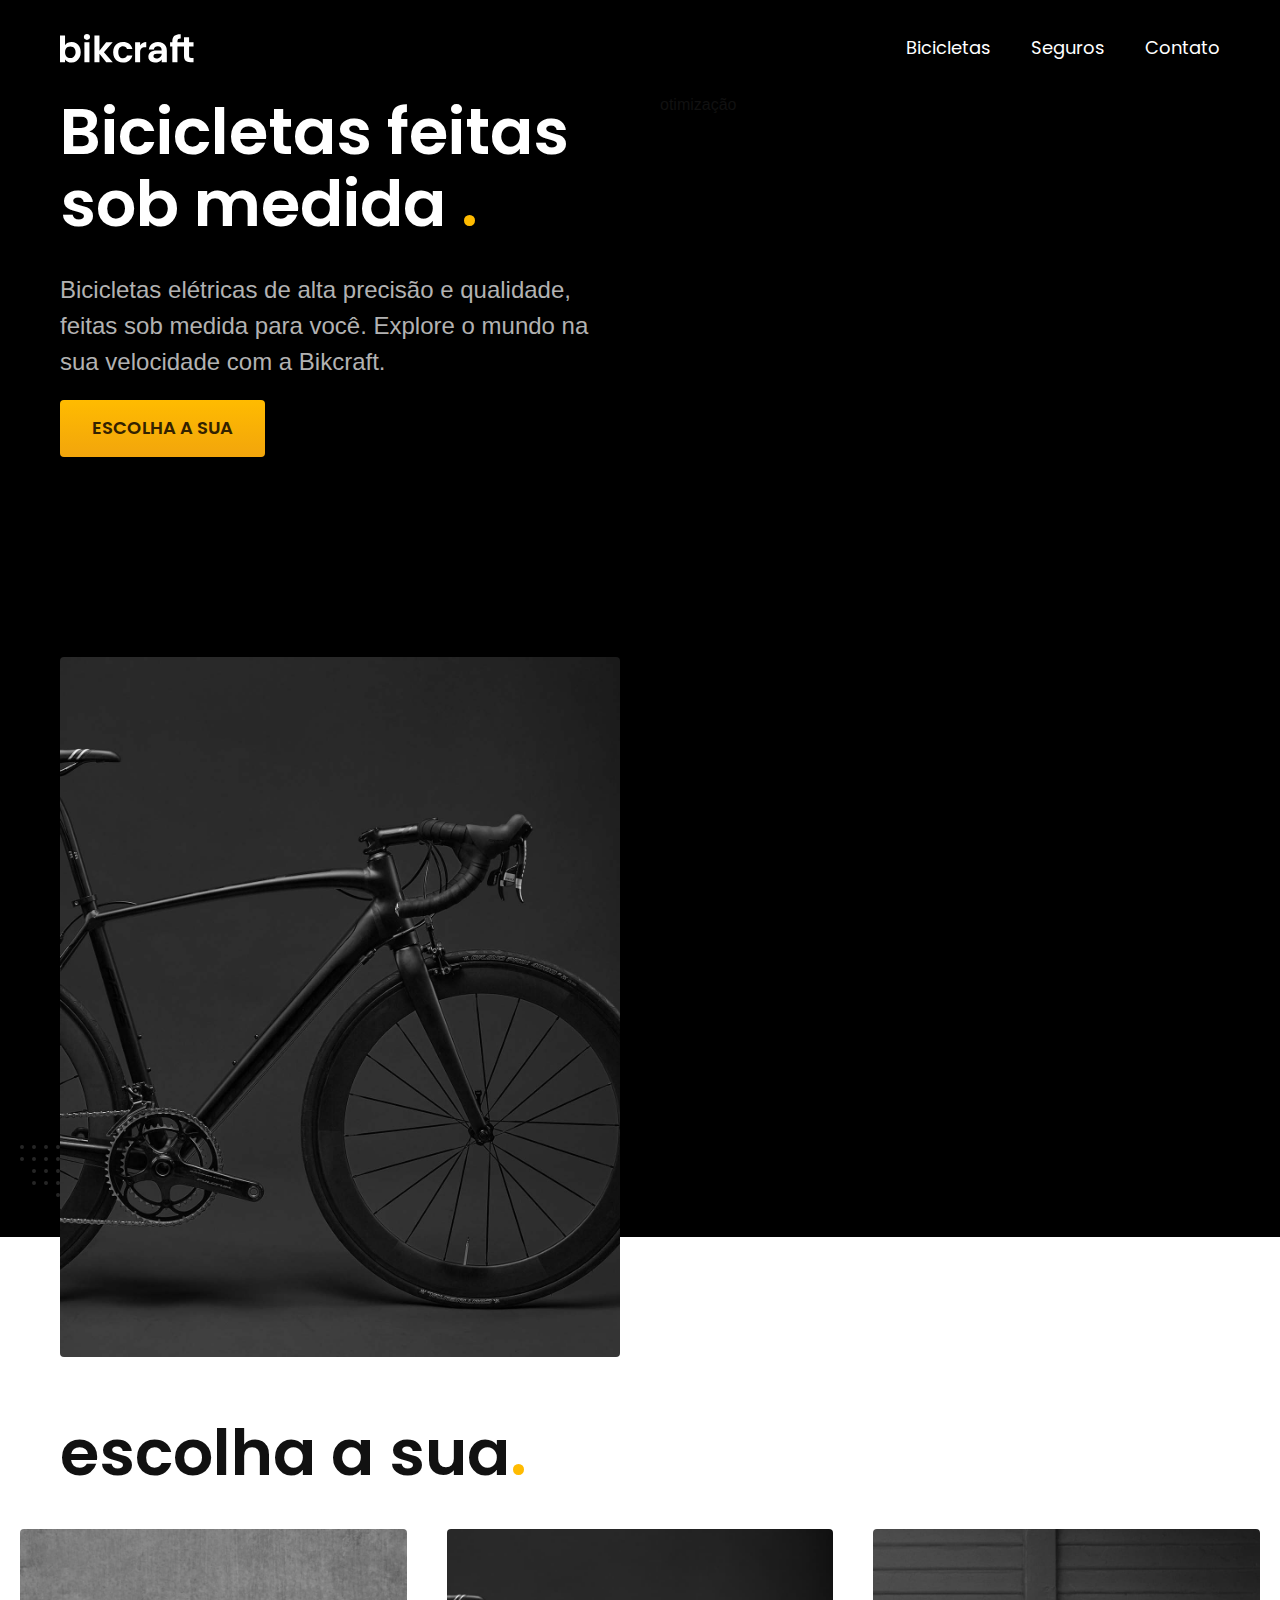
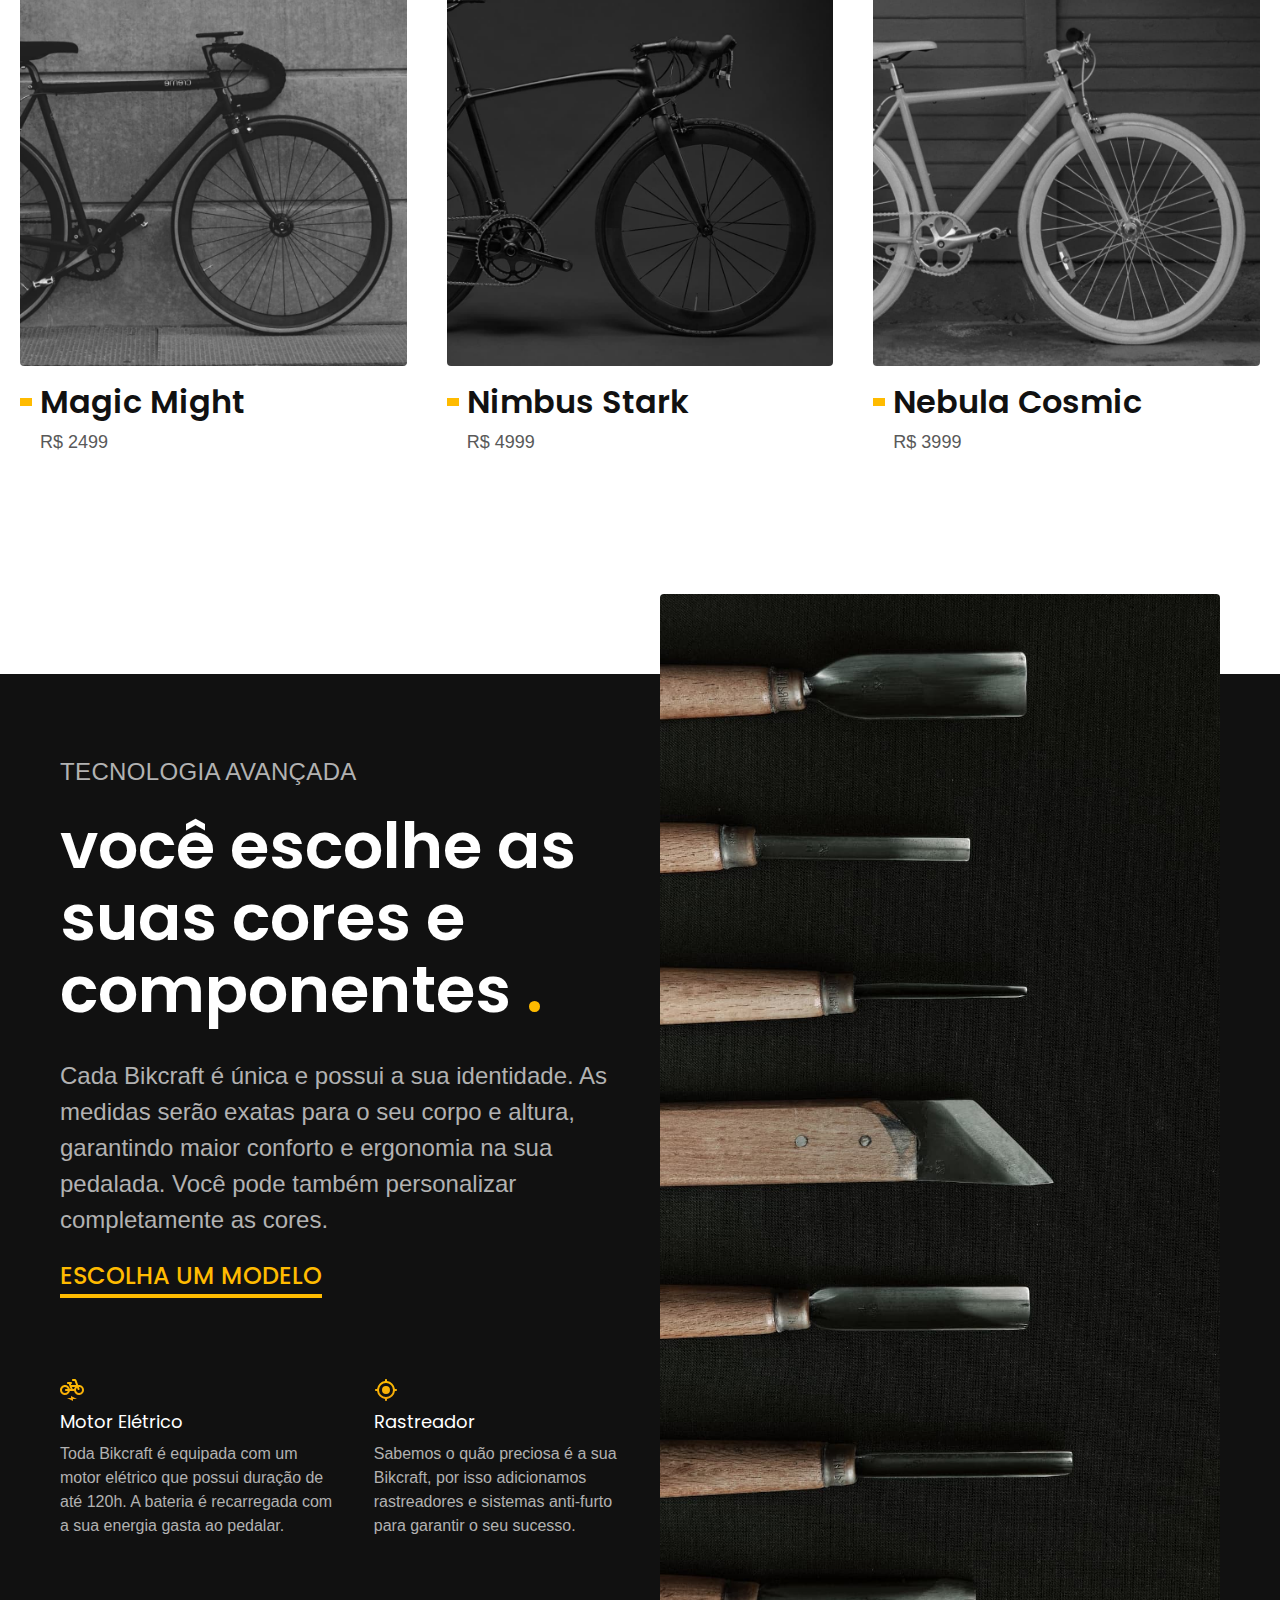
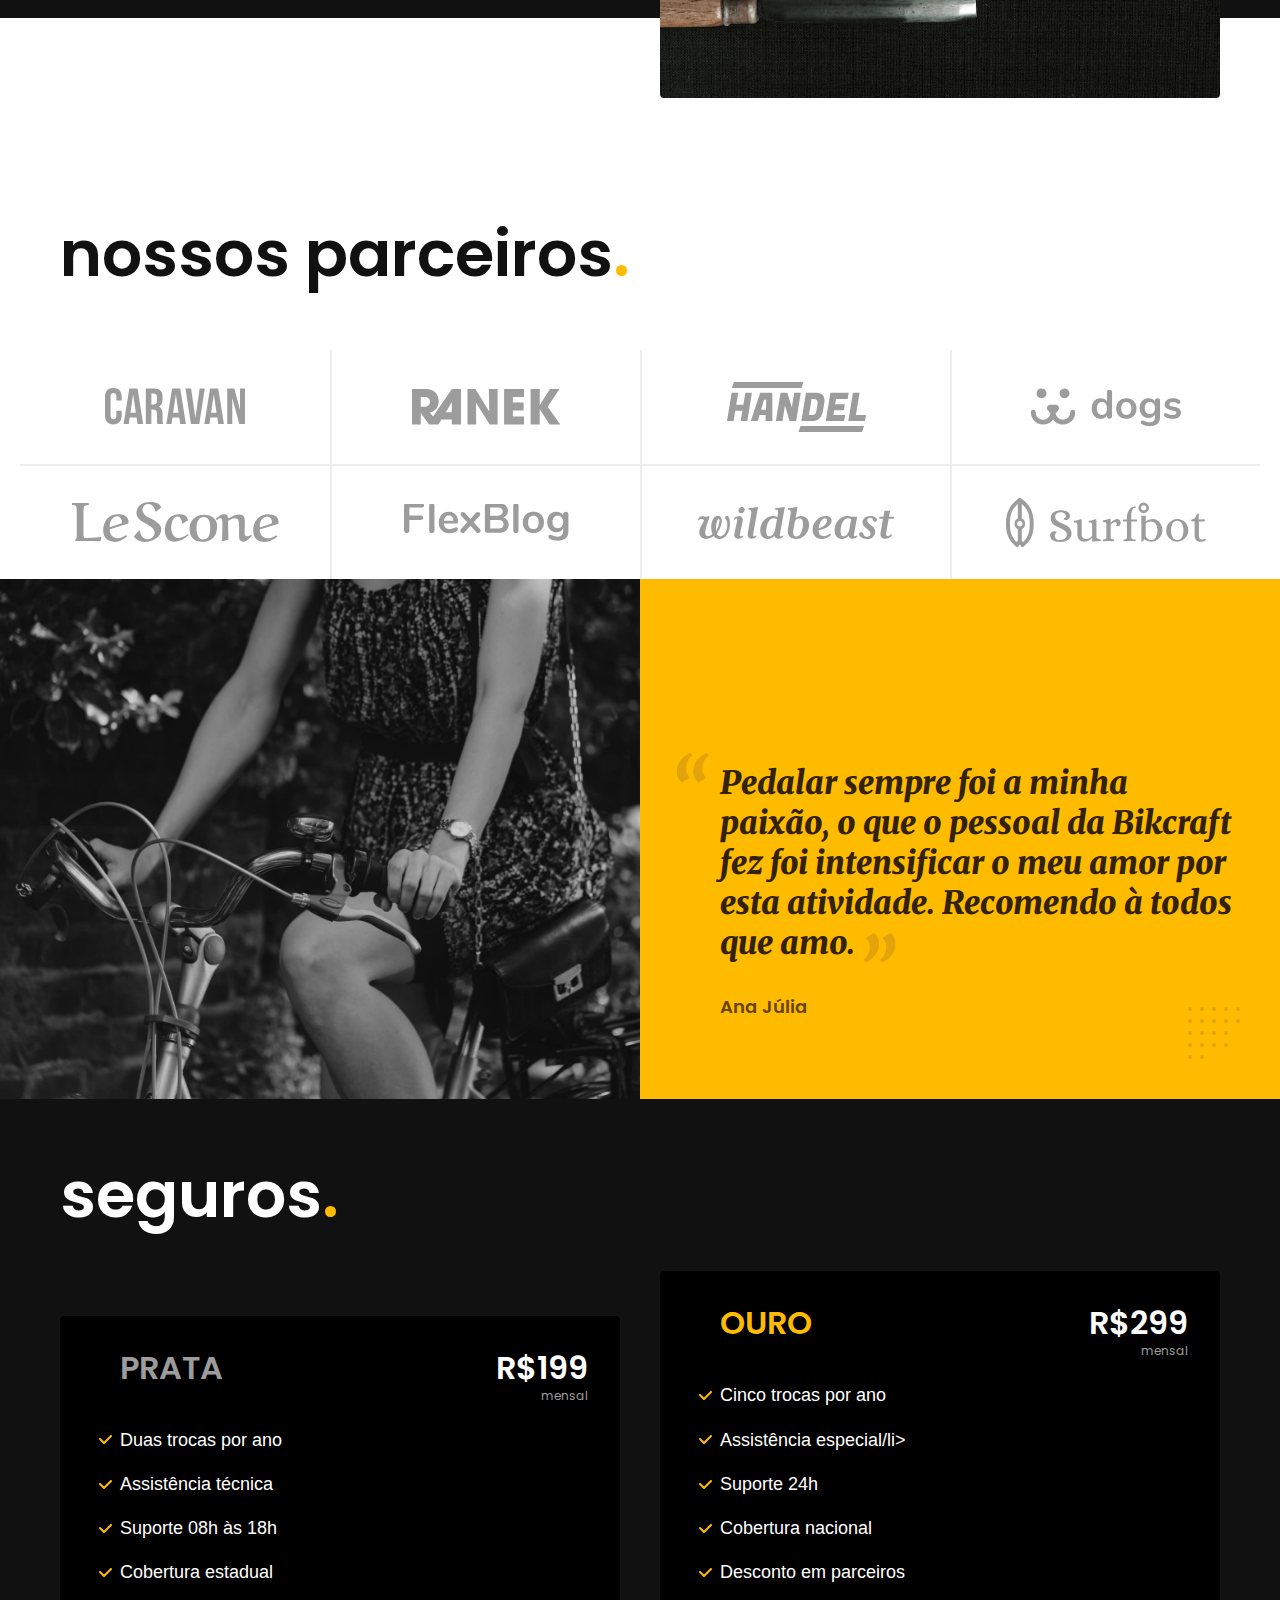
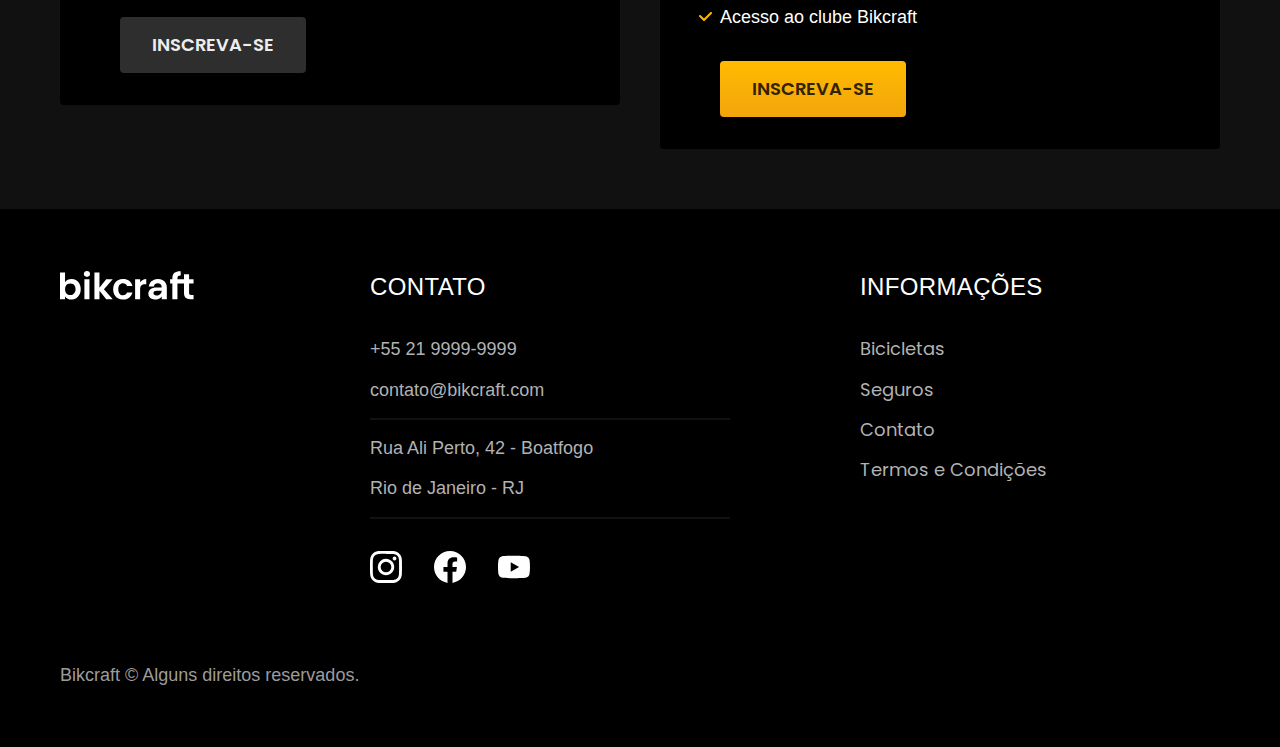
==== index.html @ b680c514 "update html" ====
<!DOCTYPE html>
<html lang="en">

<head>
    <meta charset="UTF-8">
    <meta name="viewport" content="width=device-width, initial-scale=1.0">
    <title>Bikcraft - Bicicletas Elétricas</title>
    <meta name="description" content="Bicicletas elétricas de alta precisão e qualidade, 
    feitas sob medida para você. Explore o mundo na sua velocidade com a Bikcraft.">

    <link rel="preload" href="./css/style.css" as="style">
    <link rel="stylesheet" href="./css/style.css">
    <link rel="preconnect" href="https://fonts.googleapis.com">
    <link rel="preconnect" href="https://fonts.gstatic.com" crossorigin>
    <link
        href="https://fonts.googleapis.com/css2?family=Merriweather:ital,wght@0,900;1,900&family=Poppins:ital,wght@1,300&display=swap"
        rel="stylesheet">
</head>

<body>
    <Header class="header-bg">
        <div class="header container">
            <a href="./">
                <img src="./img/bikcraft.svg" alt="Bikcraft">
            </a>

            <nav aria-label="primaria">
                <ul class="header-menu font-1-m cor-0">
                    <li><a href="./bicicletas.html">Bicicletas</a></li>
                    <li><a href="./seguros.html">Seguros</a></li>
                    <li><a href="./contato.html">Contato</a></li>
                </ul>
            </nav>
        </div>
    </header>

    <main class="introducao-bg">
        <div class="introducao container">
            <div class="introducao-conteudo">
                <h1 class="font-1-xxl cor-0">Bicicletas feitas sob medida <span class="cor-p1">.</span></h1>
                <p class="font-2-l cor-5">Bicicletas elétricas de alta precisão e qualidade, feitas sob medida para
                    você. Explore o mundo na sua velocidade com a Bikcraft.</p>
                <a class="botao" href="./bicicletas.html">Escolha a sua</a>
            </div>
            otimização
            <picture>
                <source media="(max-width: 800px)" srcset="./img/bicicletas/nimbus.jpg">
                <img src="./img/fotos/introducao.jpg" alt="Bicicleta elétrica preta.">
            </picture>
        </div>
    </main>
    <article class="bicicletas-lista">
        <h2 class="container font-1-xxl">escolha a sua<span class="cor-p1">.</span></h2>

        <ul>
            <li>
                <a href="./bicicletas/magic.html">
                    <img src="./img/bicicletas/magic-home.jpg" alt="Bicicleta preta">
                    <h3 class="font-1-xl">Magic Might</h3>
                    <span class="font-2-m cor-8">R$ 2499</span>
                </a>
            </li>
            <li>
                <a href="./bicicletas/nimbus.html">
                    <img src="./img/bicicletas/nimbus-home.jpg" alt="Bicicleta preta">
                    <h3 class="font-1-xl">Nimbus Stark</h3>
                    <span class="font-2-m cor-8">R$ 4999</span>
                </a>
            </li>
            <li>
                <a href="./bicicletas/nebula.html">
                    <img src="./img/bicicletas/nebula-home.jpg" alt="Bicicleta preta">
                    <h3 class="font-1-xl">Nebula Cosmic</h3>
                    <span class="font-2-m cor-8">R$ 3999</span>
                </a>
            </li>
        </ul>
    </article>

    <article class="tecnologia-bg">
        <div class="tecnologia container">
            <div class="tecnologia-conteudo">
                <span class="font-2-l-b cor-5">Tecnologia Avançada</span>
                <h2 class="font-1-xxl cor-0">você escolhe as suas cores e componentes <span class="cor-p1">.</span></h2>
                <p class="font-2-l cor-5">Cada Bikcraft é única e possui a sua identidade. As medidas serão exatas para
                    o
                    seu corpo e altura, garantindo maior conforto e ergonomia na sua pedalada. Você
                    pode também personalizar completamente as cores.</p>
                <a class="link" href="./bicicletas.html">Escolha um modelo</a>
                <div class="tecnologia-vantagens">
                    <div>
                        <img src="./img/icones/eletrica.svg" alt="">
                        <h3 class="font-1-m cor-0">Motor Elétrico</h3>
                        <p class="font-2-s cor-5">Toda Bikcraft é equipada com um motor elétrico que possui duração de
                            até
                            120h. A bateria é recarregada com a sua energia gasta ao pedalar.</p>
                    </div>
                    <div>
                        <img src="./img/icones/rastreador.svg" alt="">
                        <h3 class="font-1-m cor-0">Rastreador</h3>
                        <p class="font-2-s cor-5">Sabemos o quão preciosa é a sua Bikcraft, por isso adicionamos
                            rastreadores
                            e sistemas anti-furto para garantir o seu sucesso.</p>
                    </div>
                </div>
            </div>
            <div class="tecnologia-imagem">
                <img src="./img/fotos/tecnologia.jpg" alt="">
            </div>
        </div>
    </article>

    <section class="parceiros" aria-label="Nossos parceiros">
        <h2 class="container font-1-xxl">nossos parceiros<span class="cor-p1">.</span></h2>

        <ul>
            <li><img src="./img/parceiros/caravan.svg" alt="caravan"></li>
            <li><img src="./img/parceiros/ranek.svg" alt="ranek"></li>
            <li><img src="./img/parceiros/handel.svg" alt="handel"></li>
            <li><img src="./img/parceiros/dogs.svg" alt="dogs"></li>
            <li><img src="./img/parceiros/lescone.svg" alt="lescone"></li>
            <li><img src="./img/parceiros/flexblog.svg" alt="flexblog"></li>
            <li><img src="./img/parceiros/wildbeast.svg" alt="wildbeast"></li>
            <li><img src="./img/parceiros/surfbot.svg" alt="surfbot"></li>
        </ul>
    </section>

    <section class="depoimento" aria-label="Depoimento">
        <div>
            <img src="./img/fotos/depoimento.jpg" alt="Pessoa pedalando uma bicicleta Bikcraft">
        </div>
        <div class="depoimento-conteudo">
            <blockquote class="font-1-xl cor-p5">
                <p>Pedalar sempre foi a minha paixão, o que o pessoal da Bikcraft fez foi intensificar
                    o meu amor por esta atividade. Recomendo à todos que amo.</p>
            </blockquote>
            <span class="font-1-m-b cor-p4">Ana Júlia</span>
        </div>
    </section>

    <article class="seguros-bg">
        <div class="seguros container">
            <h2 class="font-1-xxl cor-0">seguros<span class="cor-p1">.</span></h2>
            <div class="seguros-item">
                <h3 class="font-1-xl cor-6">PRATA</h3>
                <span class="font-1-xl cor-0">R$199 <span class="font-1-xs cor-6">mensal</span></span>
                <ul class="font-2-m cor-0">
                    <li>Duas trocas por ano</li>
                    <li>Assistência técnica</li>
                    <li>Suporte 08h às 18h</li>
                    <li>Cobertura estadual</li>
                </ul>
                <a class="botao secundario" href="./orcamento.html">Inscreva-se</a>
            </div>

            <div class="seguros-item">
                <h3 class="font-1-xl cor-p1">OURO</h3>
                <span class="font-1-xl cor-0">R$299 <span class="font-1-xs cor-6">mensal</span></span>
                <ul class="font-2-m cor-0">
                    <li>Cinco trocas por ano</li>
                    <li>Assistência especial/li>
                    <li>Suporte 24h</li>
                    <li>Cobertura nacional</li>
                    <li>Desconto em parceiros</li>
                    <li>Acesso ao clube Bikcraft</li>
                </ul>
                <a class="botao" href="./orcamento.html">Inscreva-se</a>
            </div>
        </div>
    </article>

    <footer class="footer-bg">
        <div class="footer container">
            <img src="./img/bikcraft.svg" alt="Bikcraft">
            <div class="footer-contato">
                <h3 class="font-2-l-b cor-0">Contato</h3>
                <ul class="font-2-m cor-5">
                    <li><a href="tel:+552199999999">+55 21 9999-9999</a></li>
                    <li><a href="mailto:contato@bikcraft.com">contato@bikcraft.com</a></li>
                    <li>Rua Ali Perto, 42 - Boatfogo</li>
                    <li>Rio de Janeiro - RJ</li>
                </ul>
                <div class="footer-redes">
                    <a href="./">
                        <img src="./img/redes/instagram.svg" alt="Instagram">
                    </a>
                    <a href="./">
                        <img src="./img/redes/facebook.svg" alt="Facebook">
                    </a>
                    <a href="./">
                        <img src="./img/redes/youtube.svg" alt="YouTube">
                    </a>
                </div>
            </div>
            <div class="footer-informacoes">
                <h3 class="font-2-l-b cor-0">Informações</h3>
                <nav>
                    <ul class="font-1-m cor-5">
                        <li><a href="./bicicletas.html">Bicicletas</a></li>
                        <li><a href="./seguros.html">Seguros</a></li>
                        <li><a href="./contato.html">Contato</a></li>
                        <li><a href="./termos.html">Termos e Condições</a></li>
                    </ul>
                </nav>
            </div>
            <p class="footer-copy font-2-m cor-6">Bikcraft © Alguns direitos reservados.</p>
        </div>
    </footer>
</body>

</html>
---- css/style.css ----
@import "./global/header.css";
@import"./global/global.css";
@import"./home/introducao.css";
@import"./utilidades/componentes.css";
@import"./utilidades/tipografia.css";
@import"./utilidades/cores.css";
@import"./bicicletas/bicicletas-lista.css";
@import"./bicicletas/bicicletas.css";
@import"./home/tecnologia.css";
@import"./home/parceiros.css";
@import"./home/depoimento.css";
@import"./seguros/seguros.css";
@import"./global/footer.css";
@import"./termos/termos.css";
@import"./seguros/vantagens.css";
@import"./seguros/perguntas.css";
@import"./bicicleta/bicicleta.css";
@import"./bicicleta/seguro.css";
@import"./contato/contato.css";
@import"./contato/lojas.css";
@import"./utilidades/formulario.css";
@import"./orcamento/orcamento.css";
---- css/style.css ----
@import "./global/header.css";
@import"./global/global.css";
@import"./home/introducao.css";
@import"./utilidades/componentes.css";
@import"./utilidades/tipografia.css";
@import"./utilidades/cores.css";
@import"./bicicletas/bicicletas-lista.css";
@import"./bicicletas/bicicletas.css";
@import"./home/tecnologia.css";
@import"./home/parceiros.css";
@import"./home/depoimento.css";
@import"./seguros/seguros.css";
@import"./global/footer.css";
@import"./termos/termos.css";
@import"./seguros/vantagens.css";
@import"./seguros/perguntas.css";
@import"./bicicleta/bicicleta.css";
@import"./bicicleta/seguro.css";
@import"./contato/contato.css";
@import"./contato/lojas.css";
@import"./utilidades/formulario.css";
@import"./orcamento/orcamento.css";
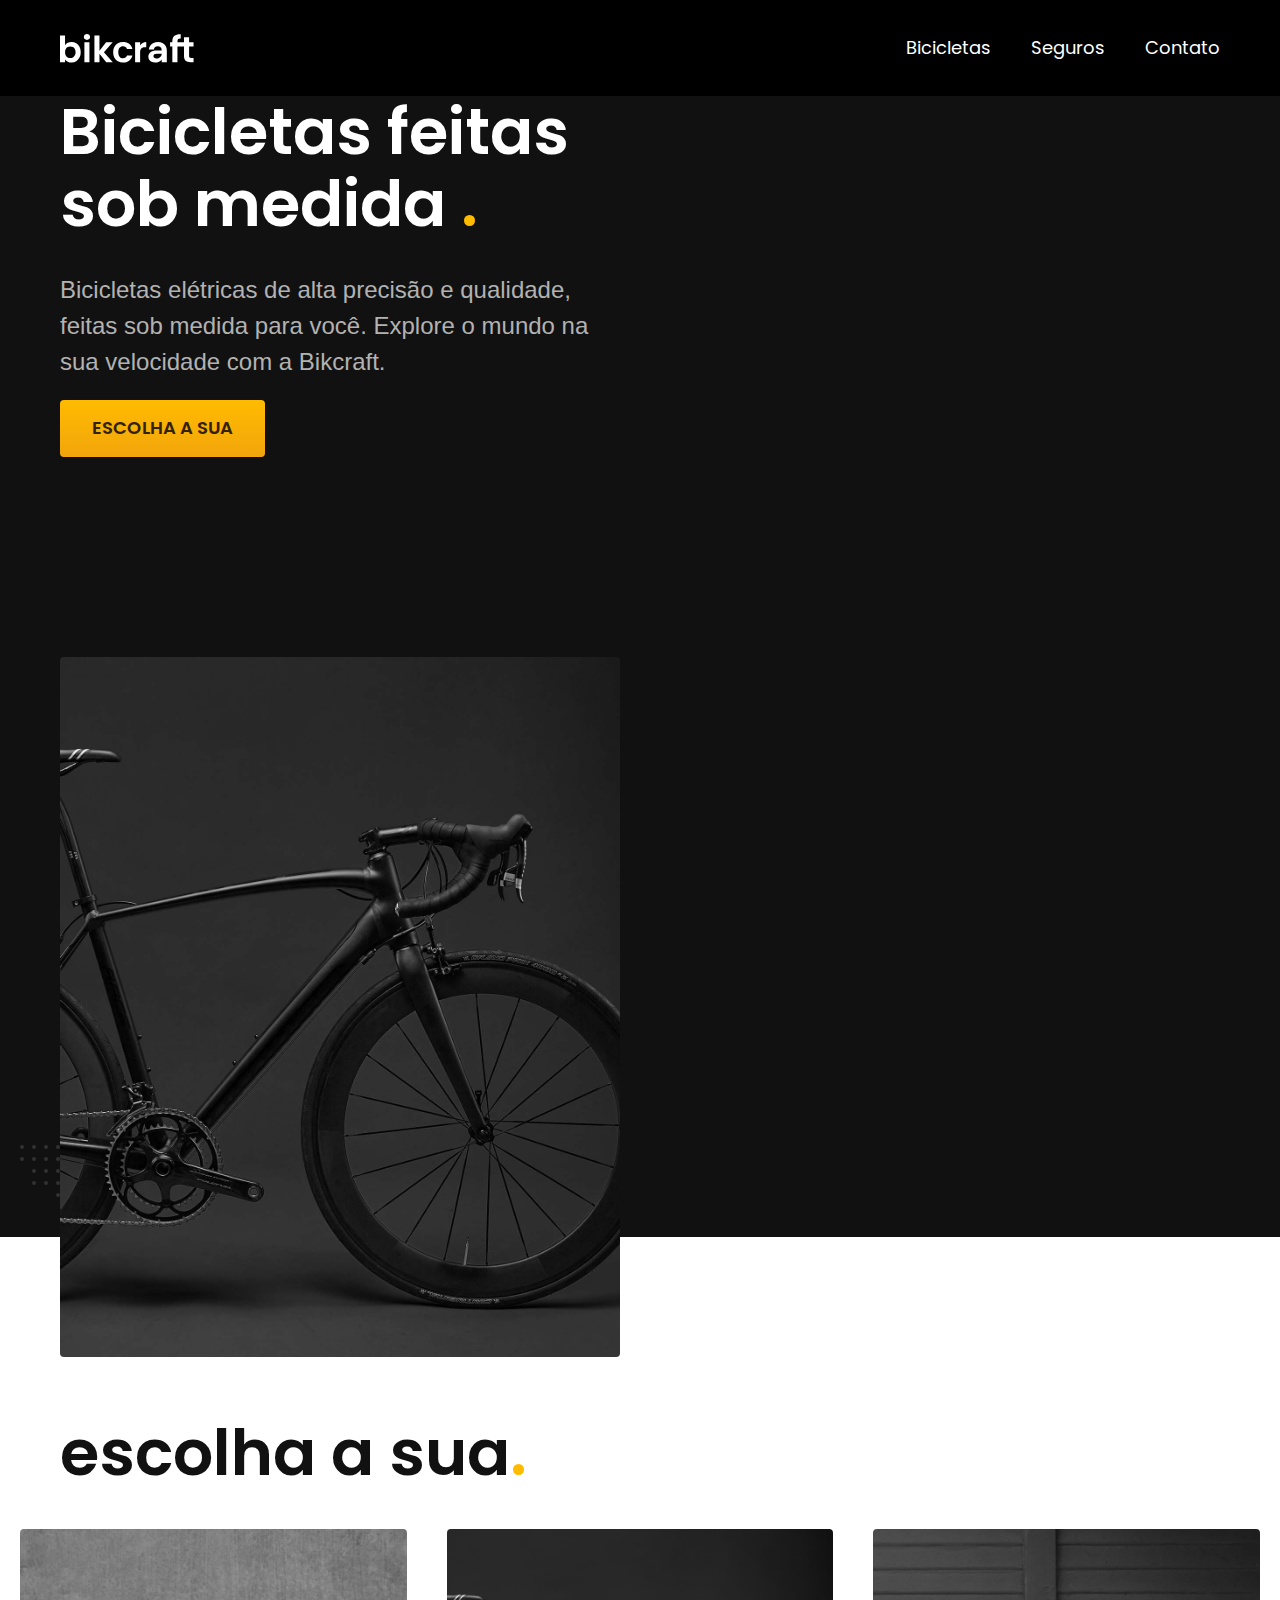
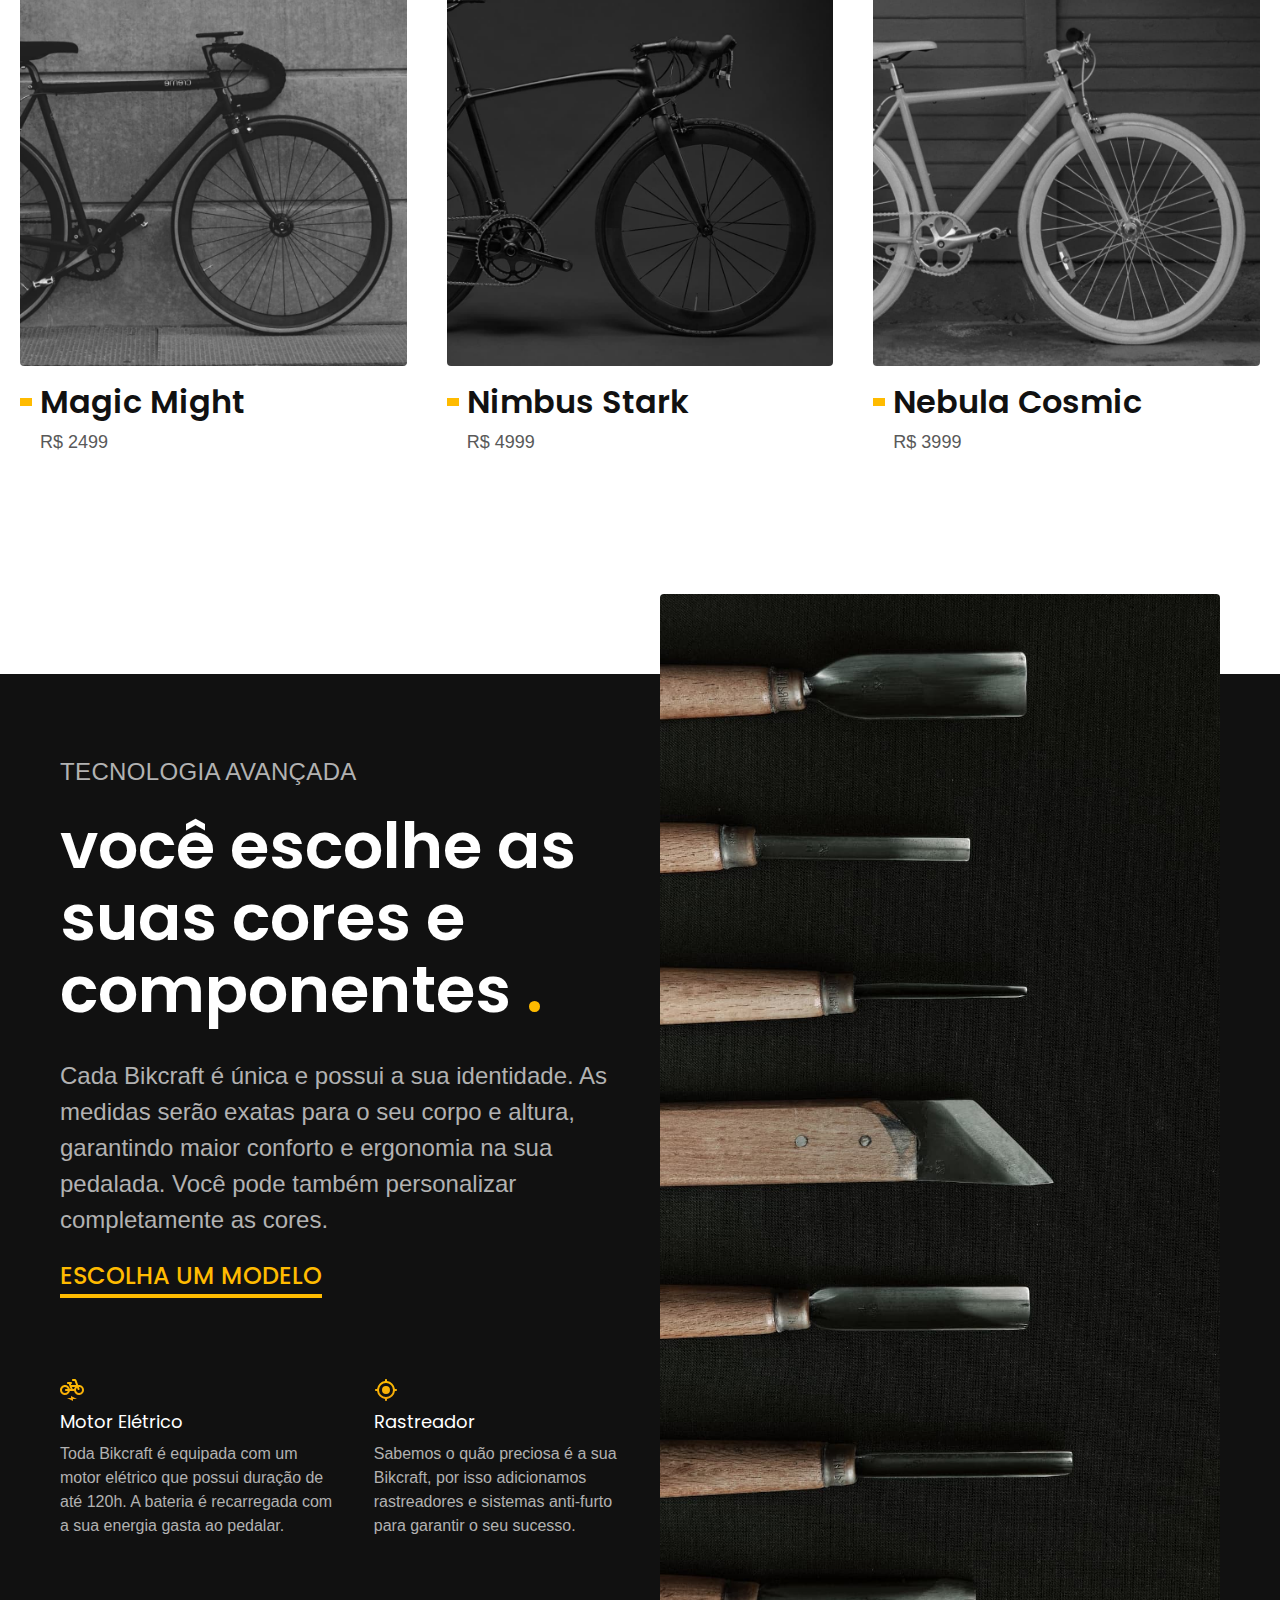
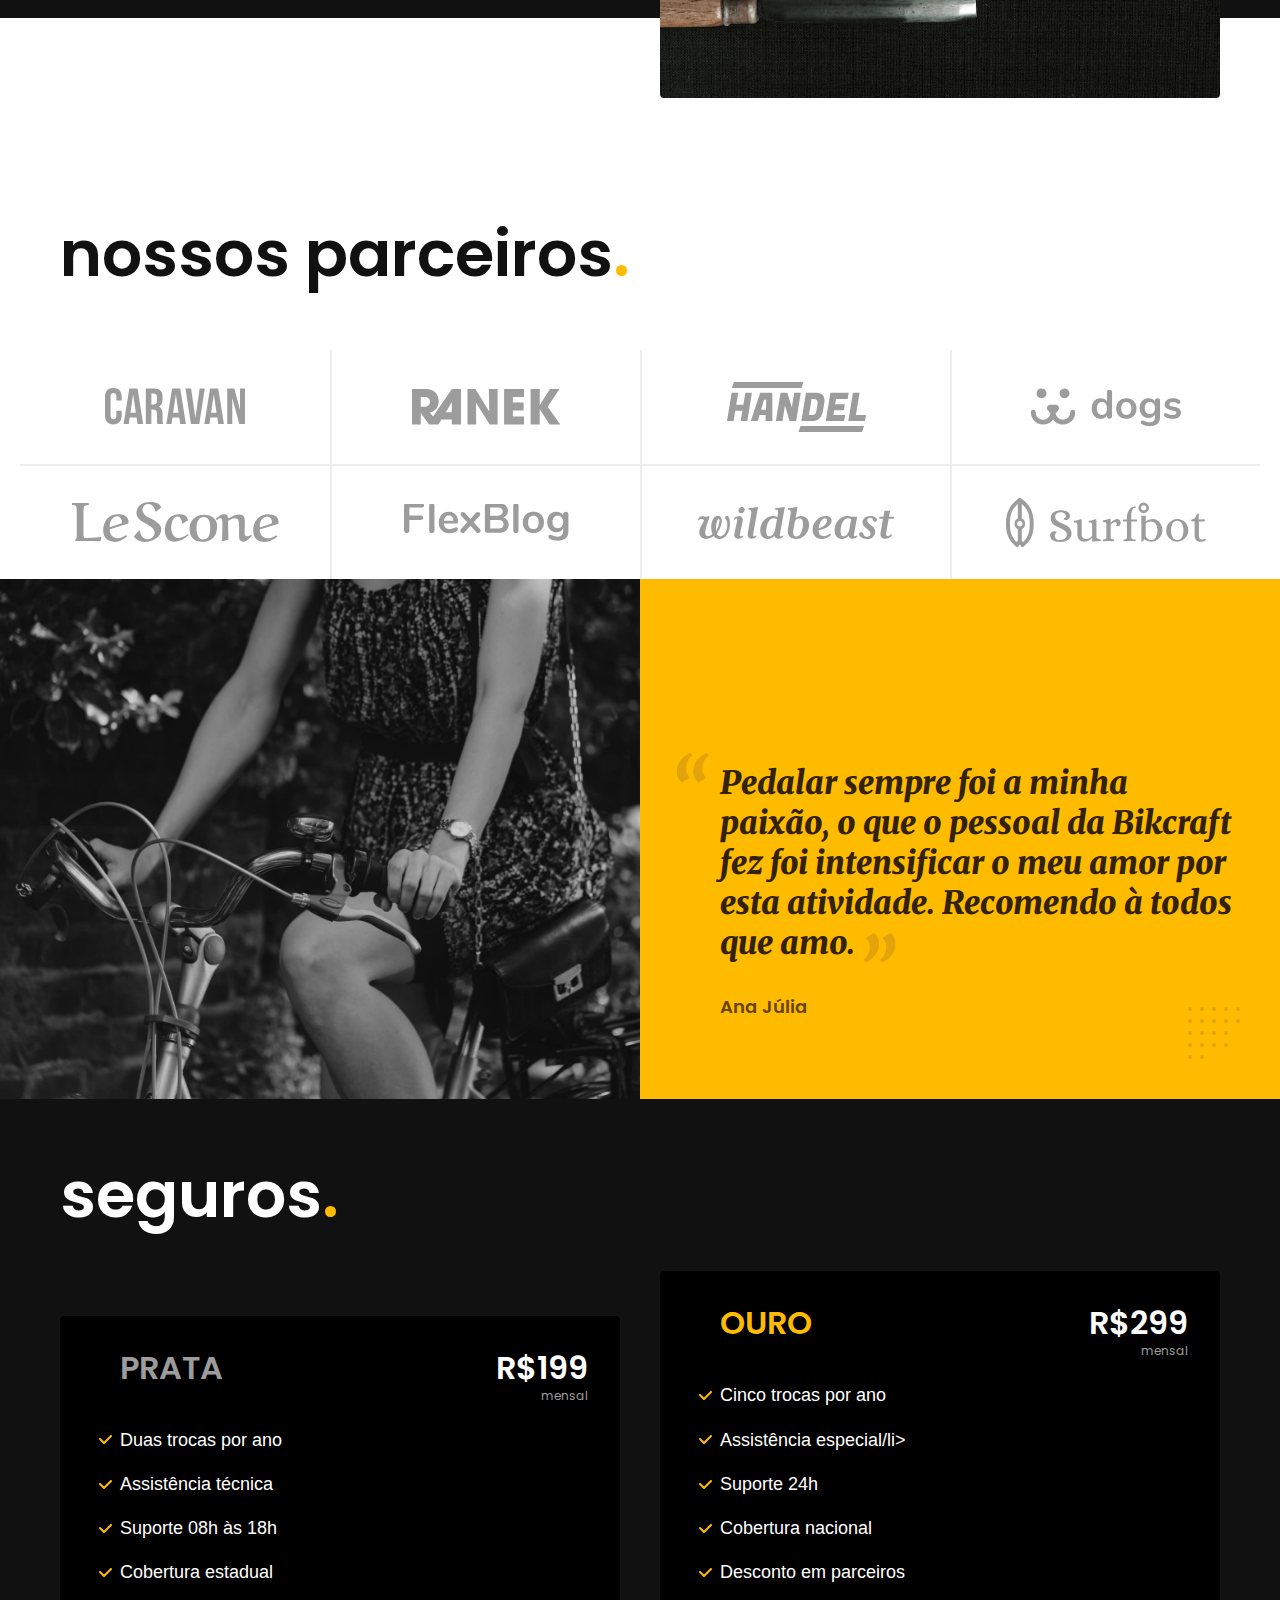
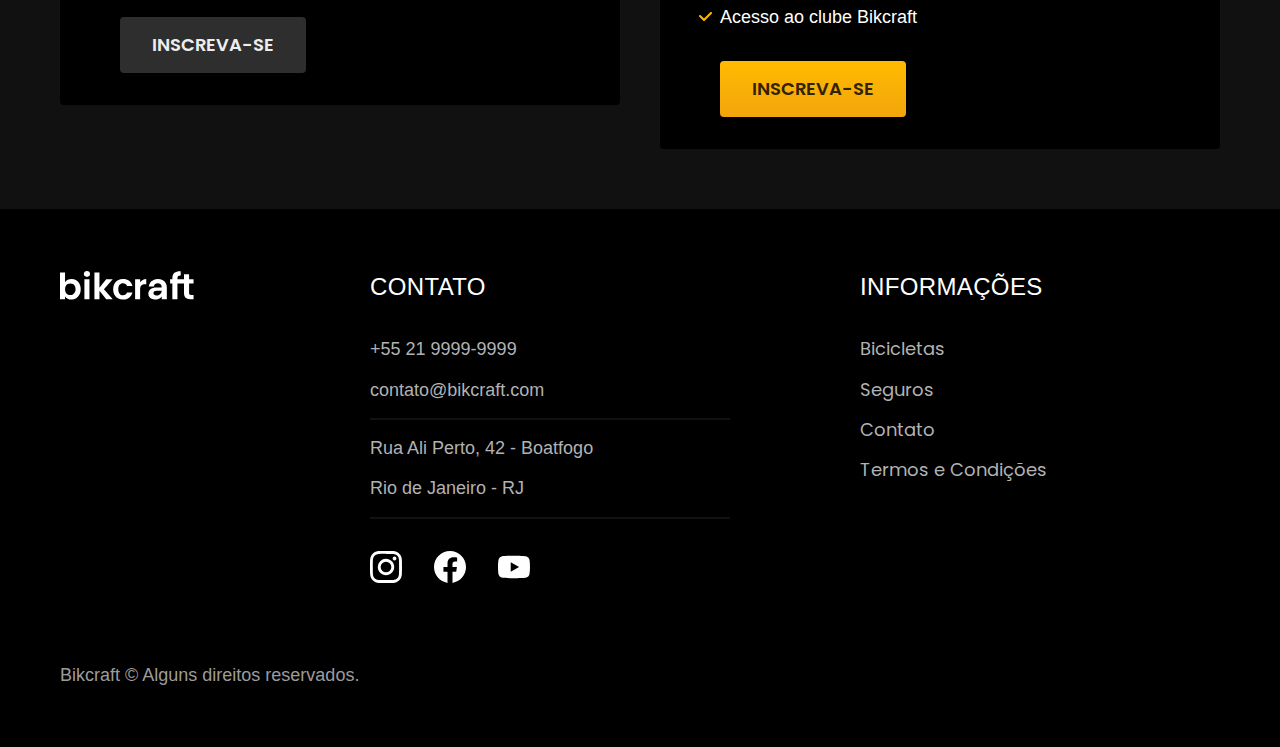
==== commit b9dc1a24: "changed baground index page" ====
--- a/index.html
+++ b/index.html
@@ -18,6 +18,7 @@
 </head>
 
 <body>
+    <!-- Mudar a cor do background para VAR cor 12 -->
     <Header class="header-bg">
         <div class="header container">
             <a href="./">
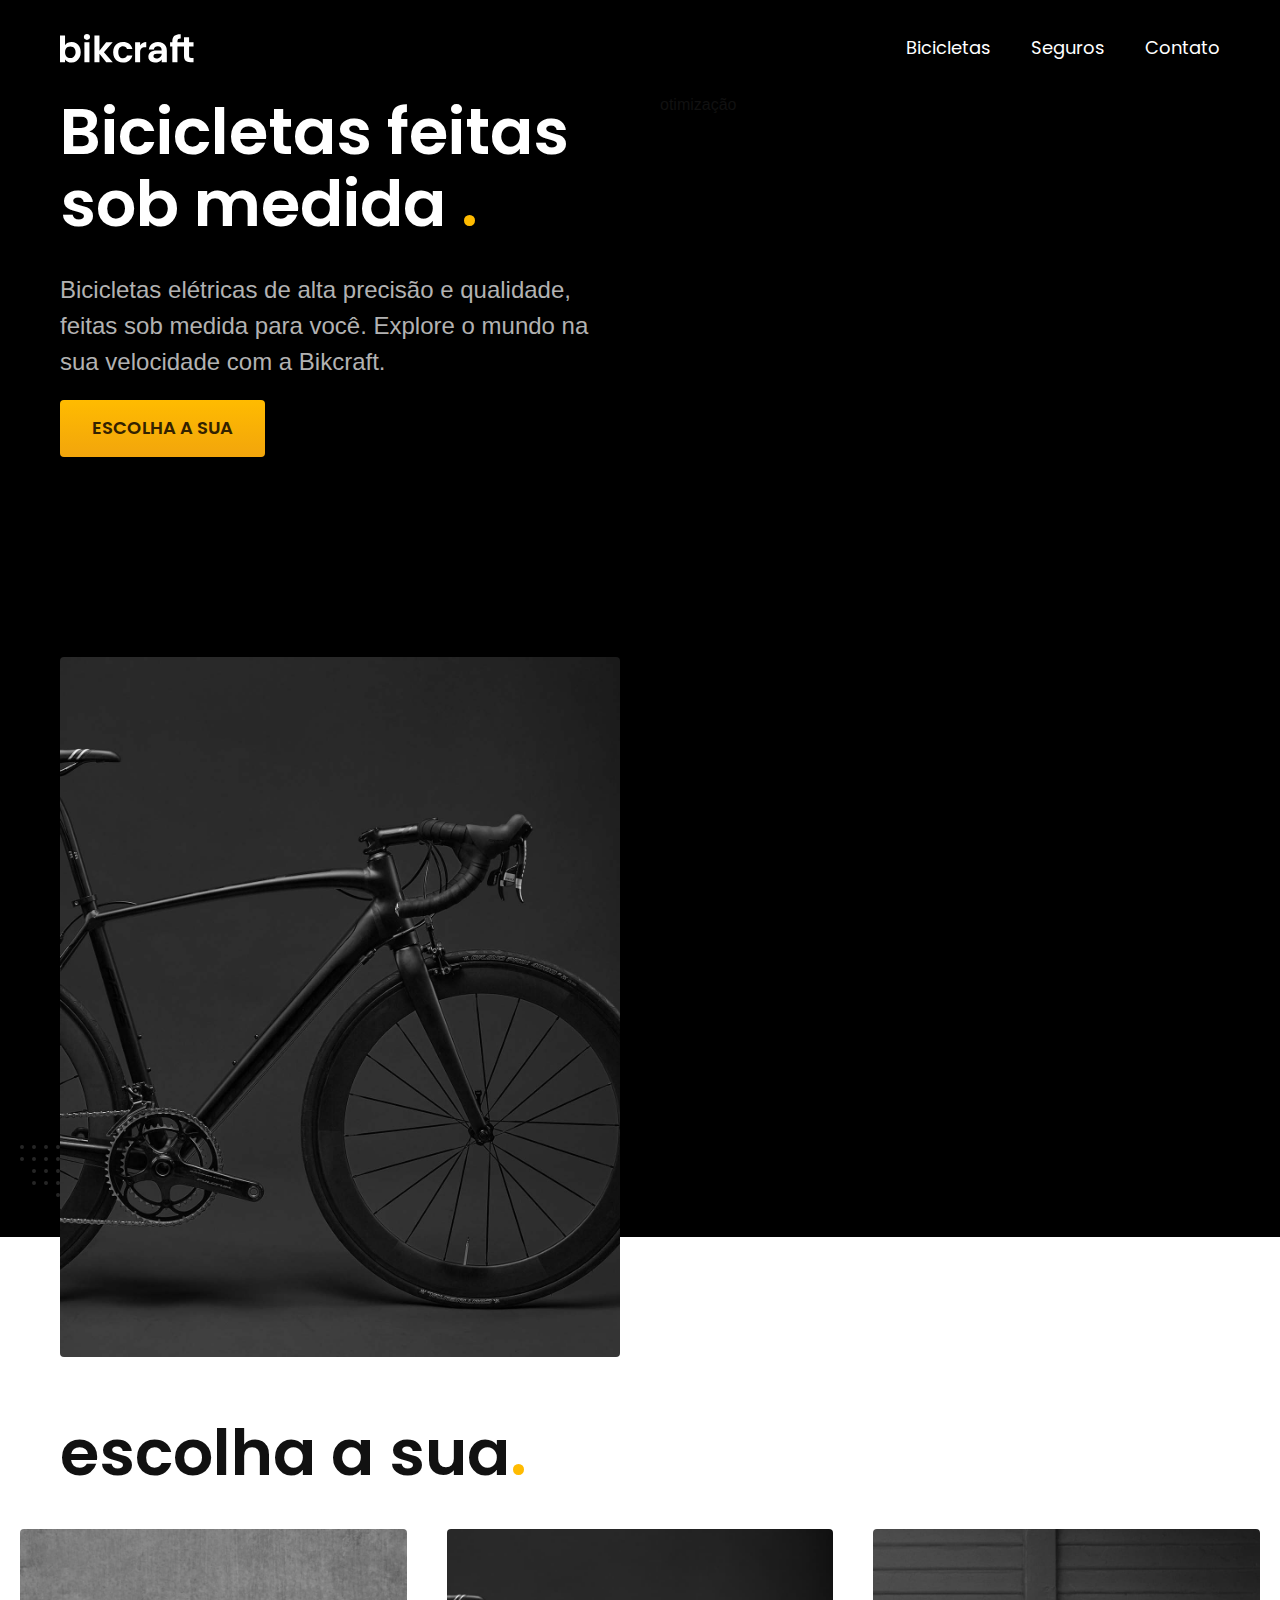
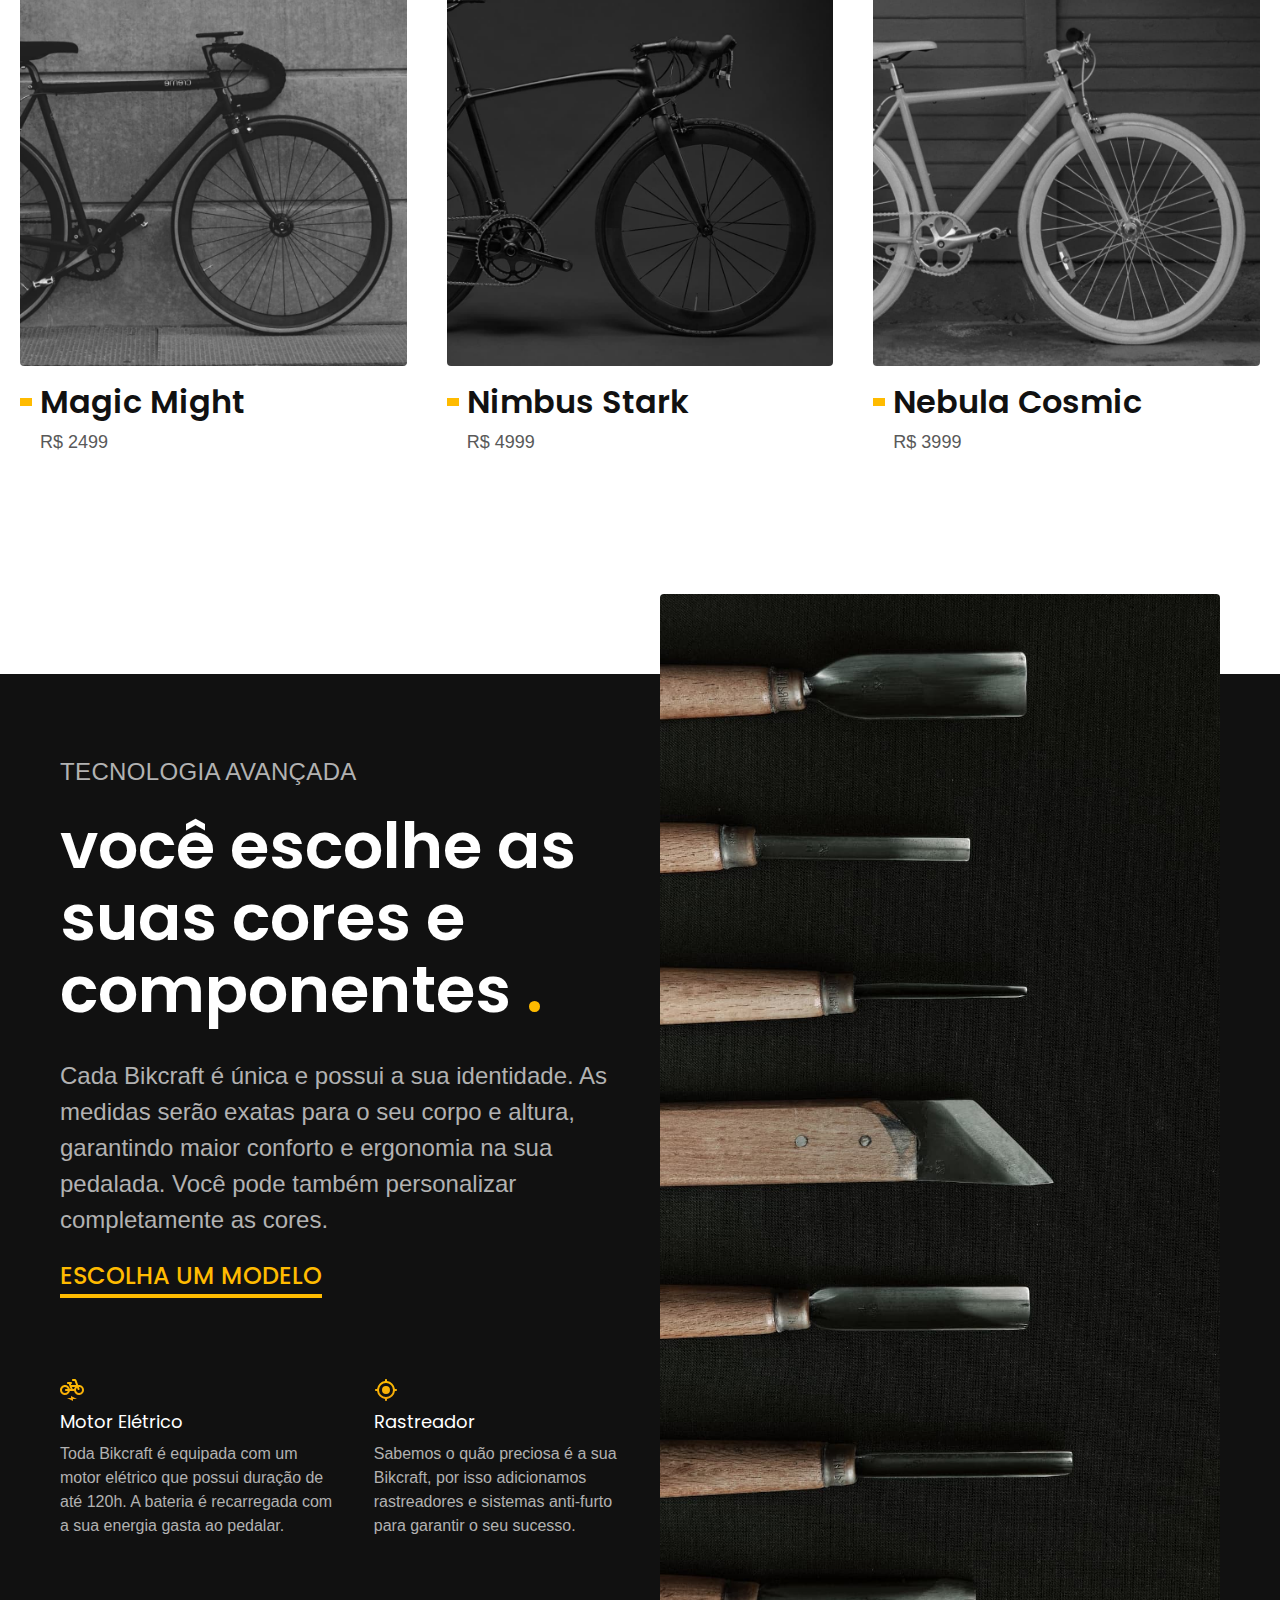
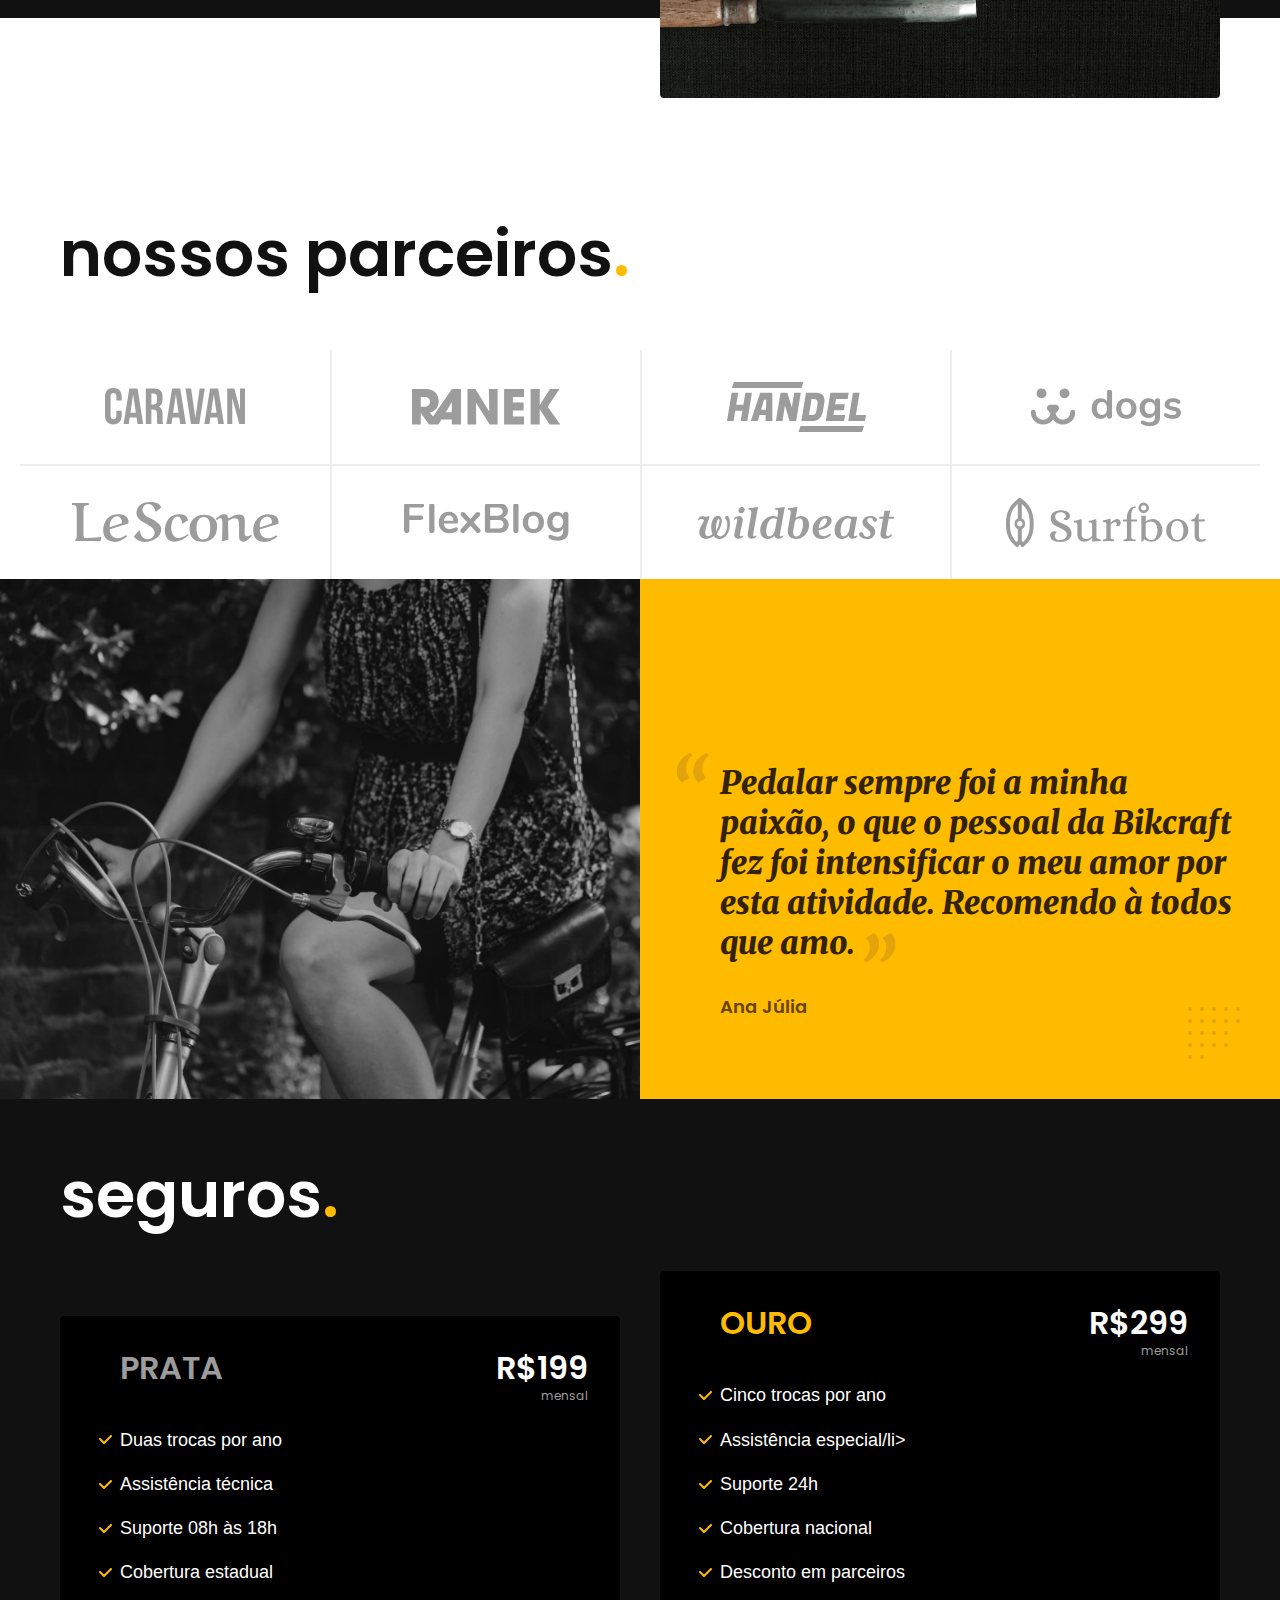
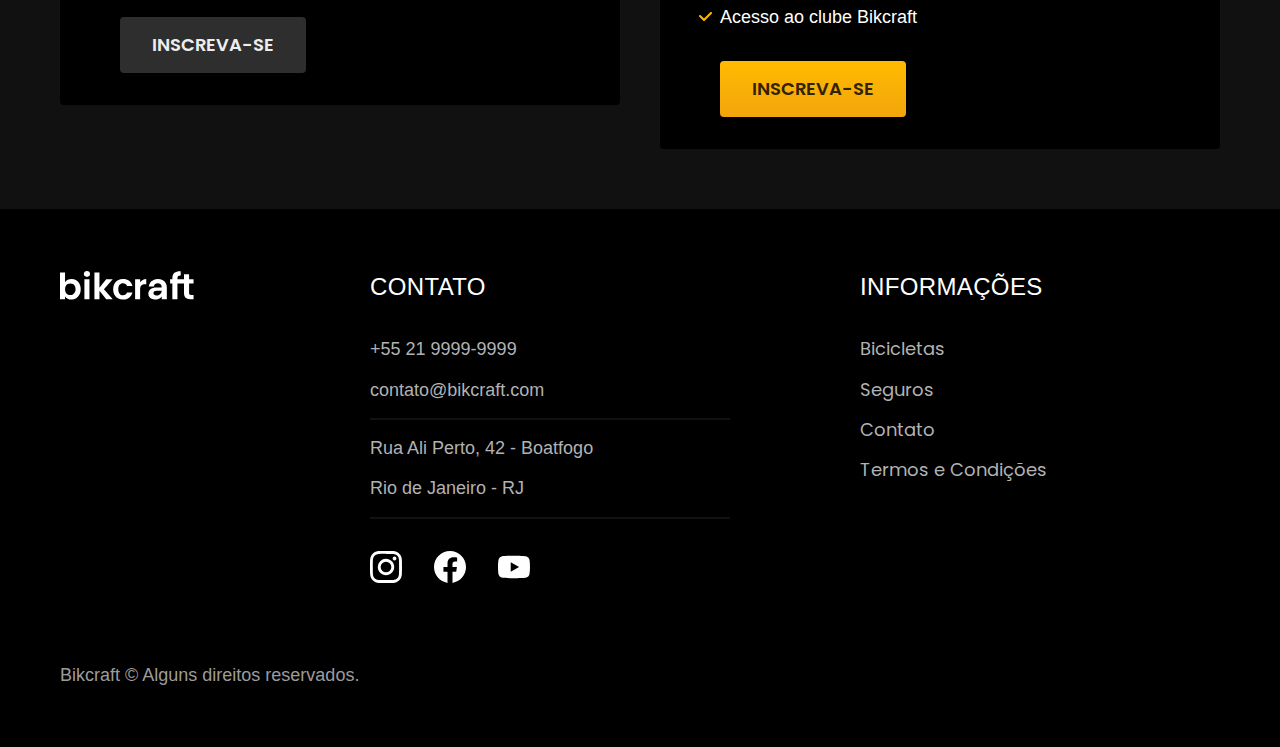
==== commit 0fadc25d: "update css bike page" ====
--- a/index.html
+++ b/index.html
@@ -18,7 +18,6 @@
 </head>
 
 <body>
-    <!-- Mudar a cor do background para VAR cor 12 -->
     <Header class="header-bg">
         <div class="header container">
             <a href="./">
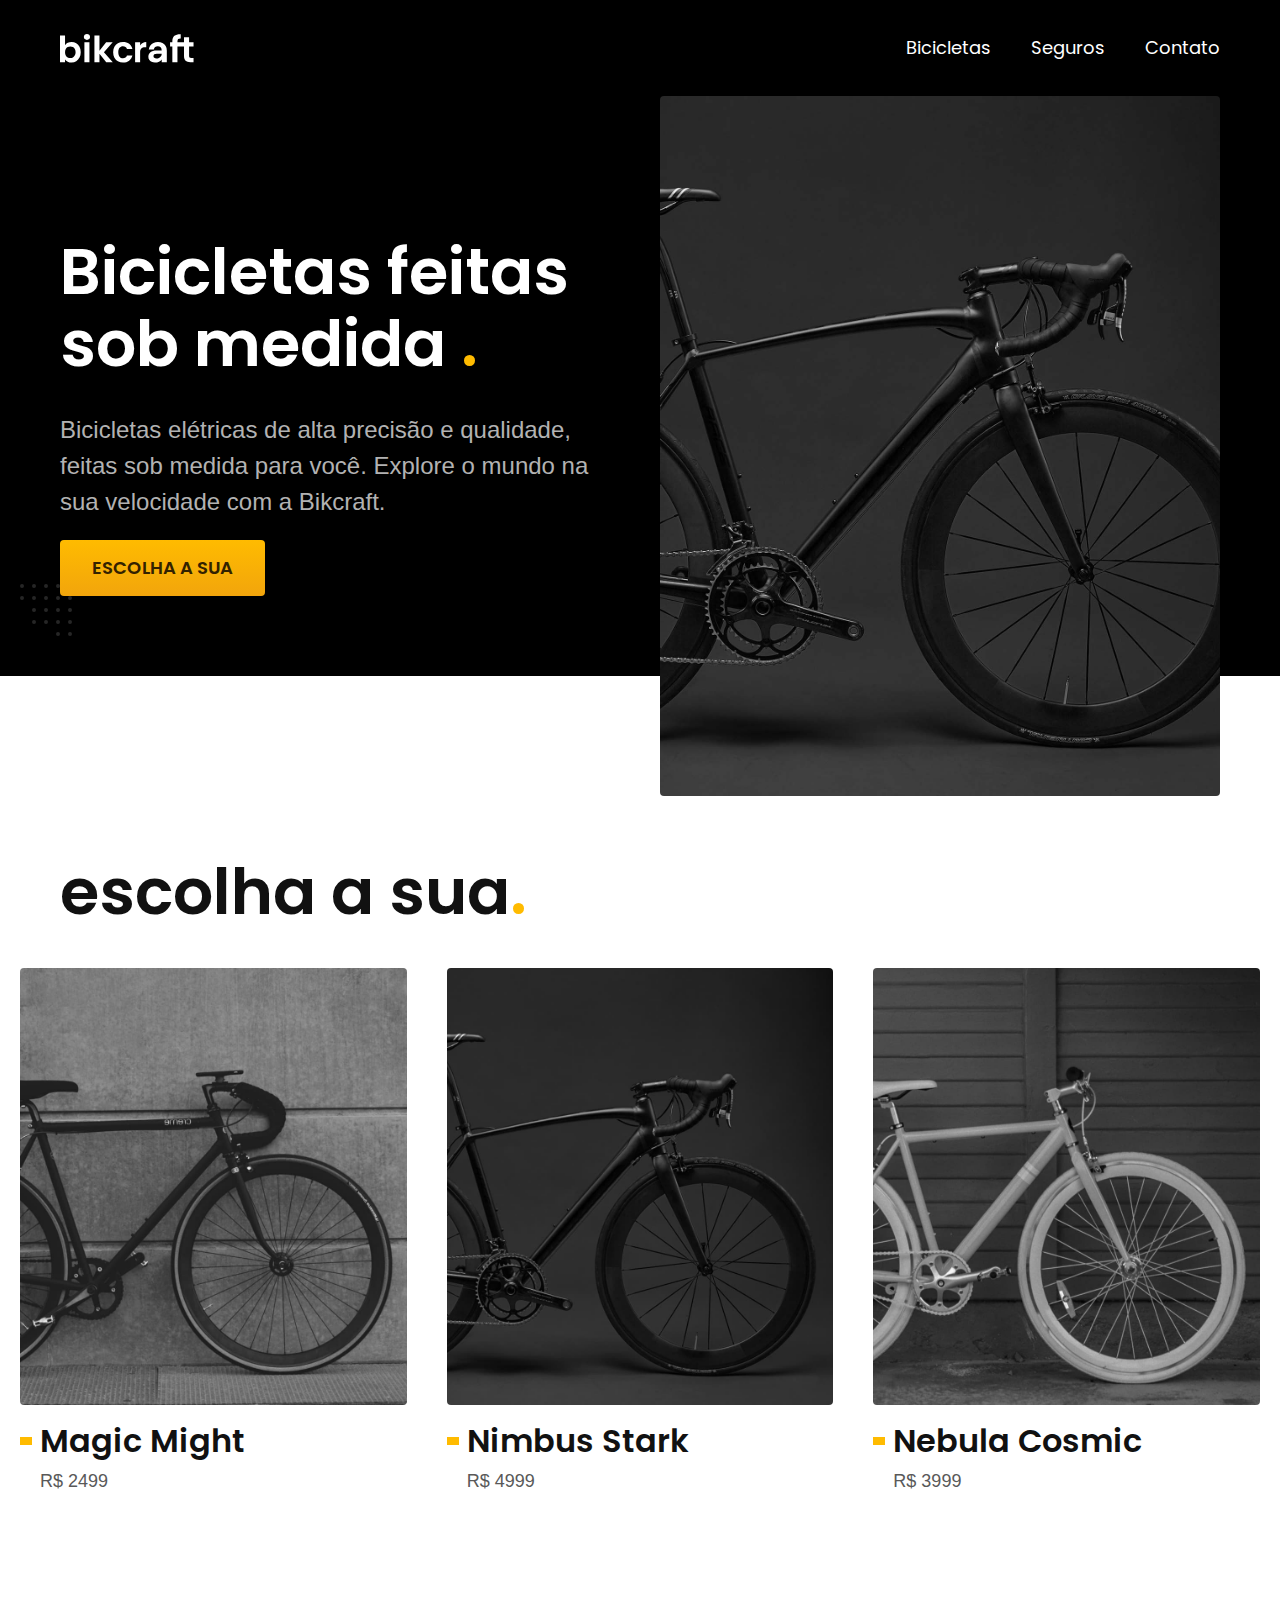
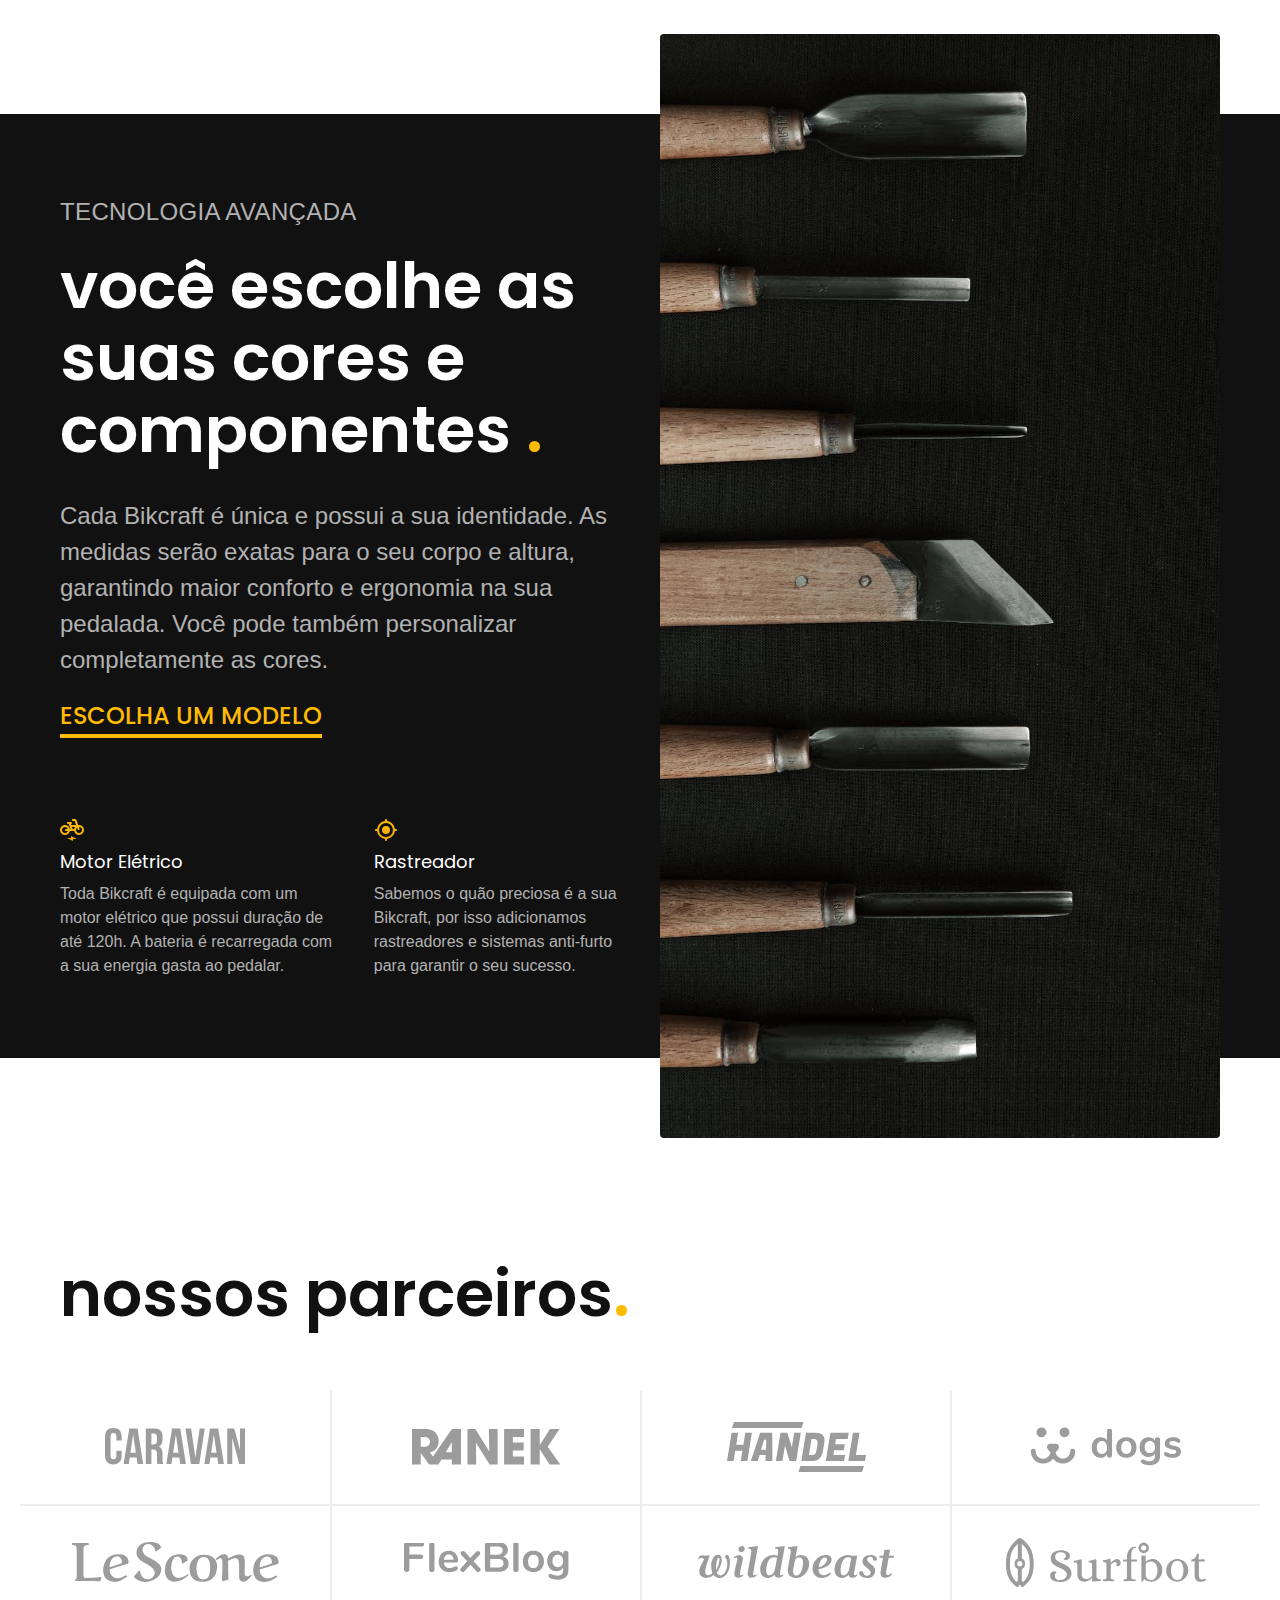
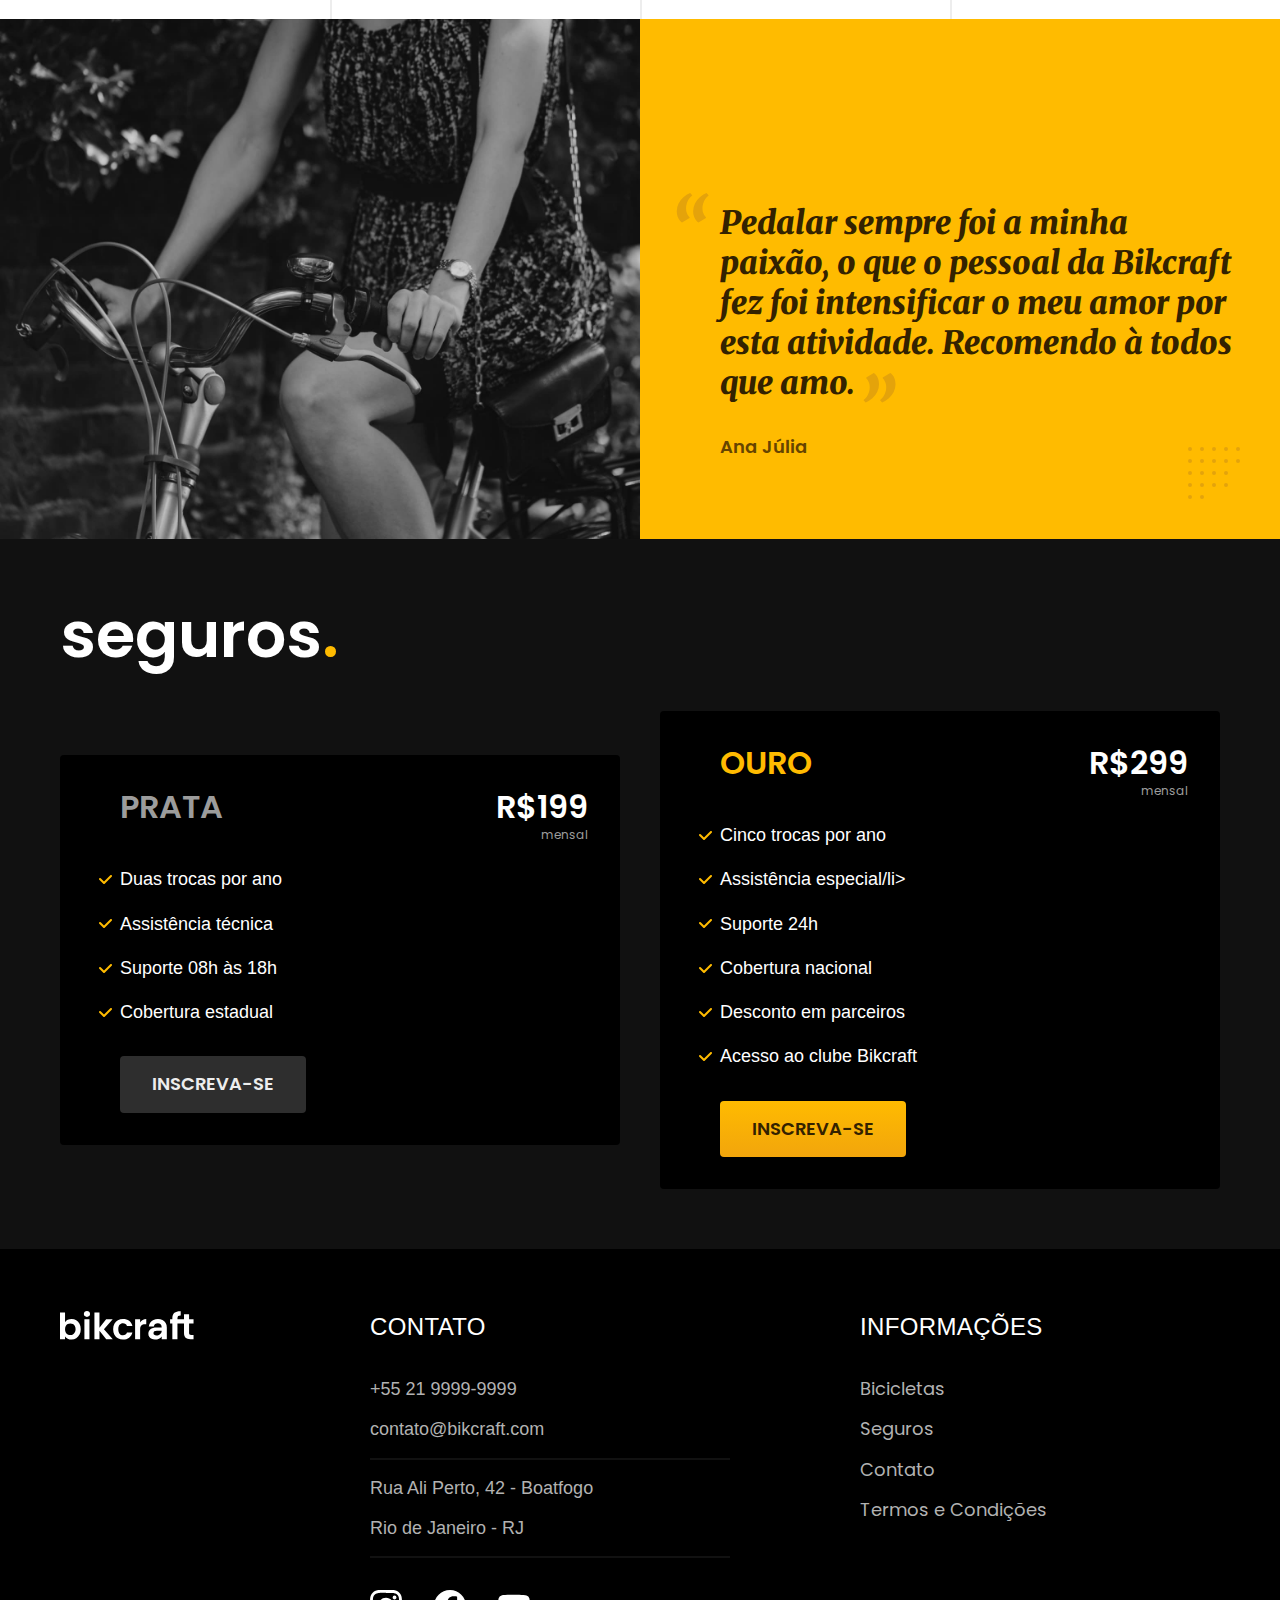
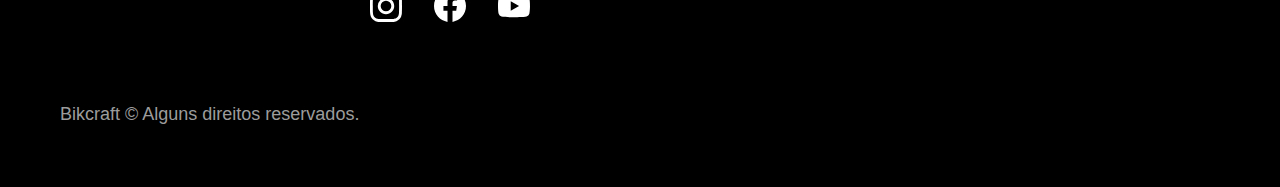
==== commit 925a783f: "JS update" ====
--- a/index.html
+++ b/index.html
@@ -42,7 +42,6 @@
                     você. Explore o mundo na sua velocidade com a Bikcraft.</p>
                 <a class="botao" href="./bicicletas.html">Escolha a sua</a>
             </div>
-            otimização
             <picture>
                 <source media="(max-width: 800px)" srcset="./img/bicicletas/nimbus.jpg">
                 <img src="./img/fotos/introducao.jpg" alt="Bicicleta elétrica preta.">
@@ -206,6 +205,6 @@
             <p class="footer-copy font-2-m cor-6">Bikcraft © Alguns direitos reservados.</p>
         </div>
     </footer>
+    <script src="./js/script.js"></script>
 </body>
-
 </html>